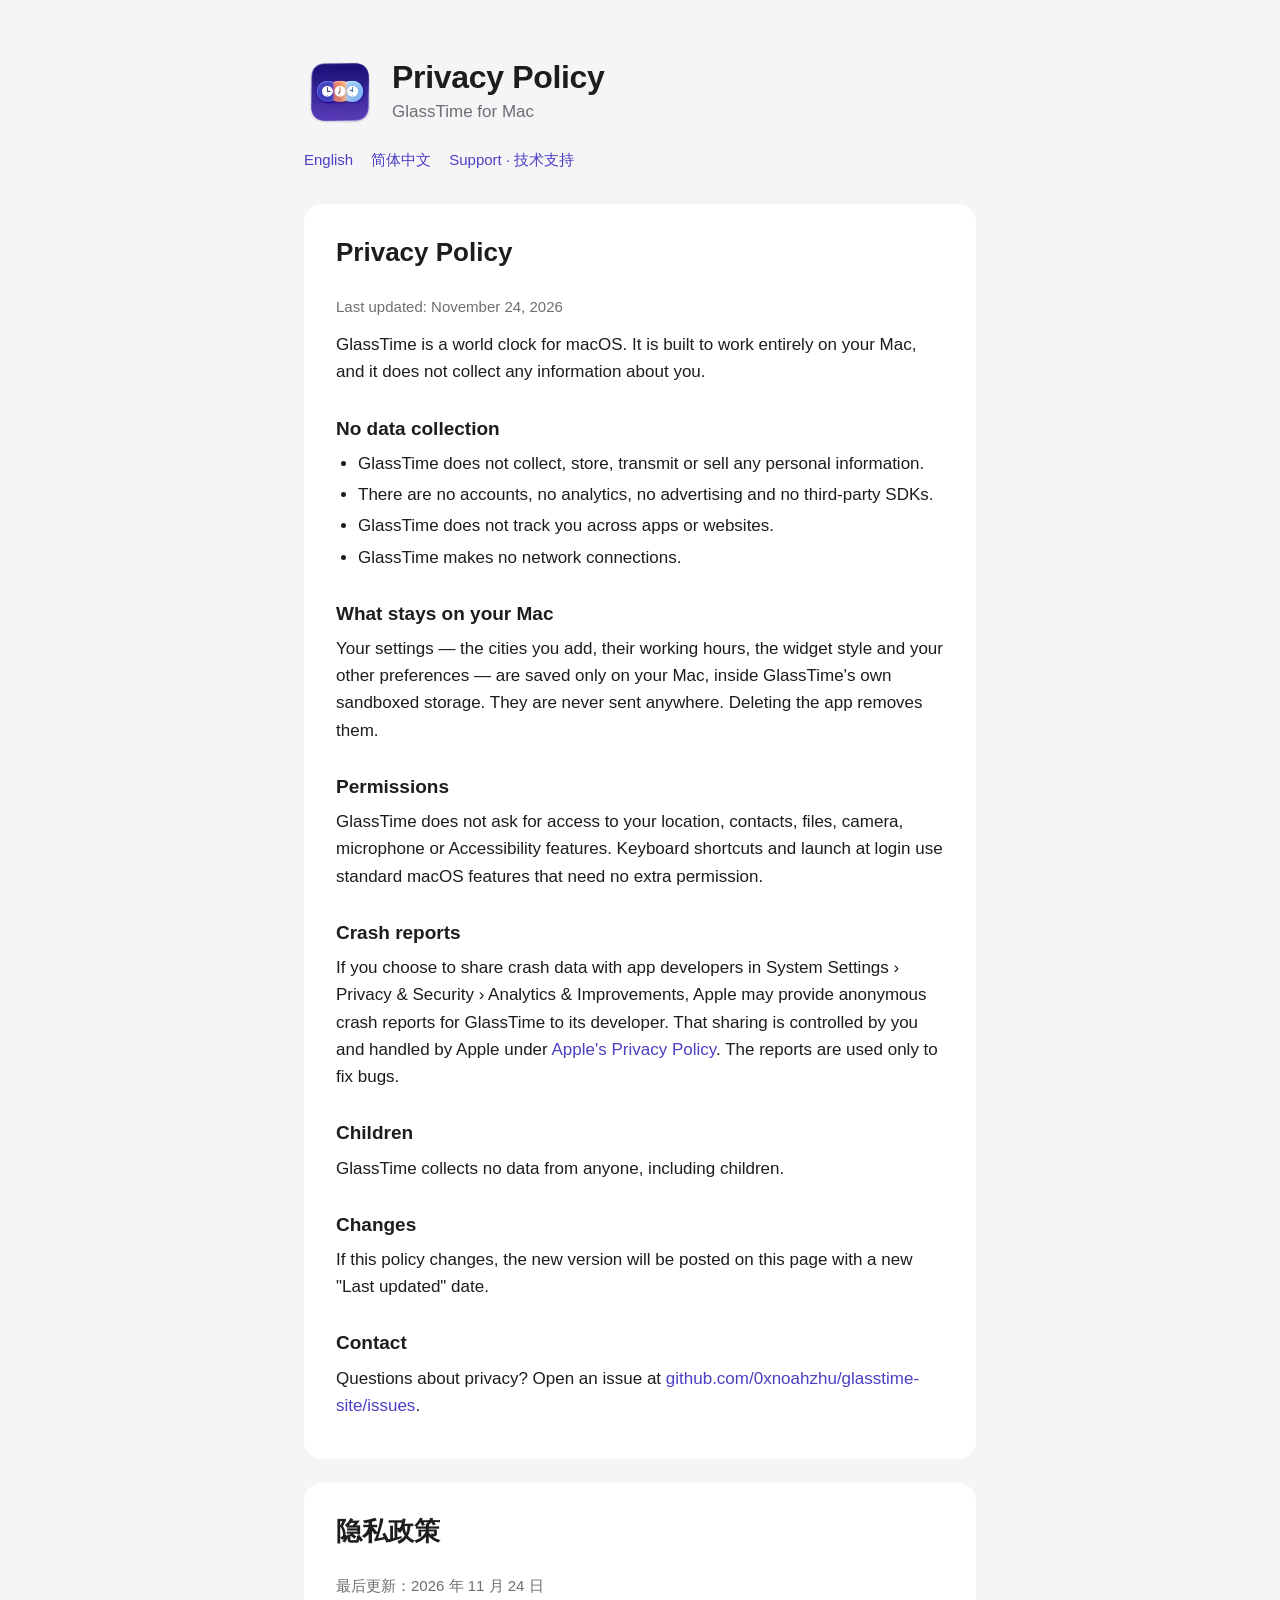
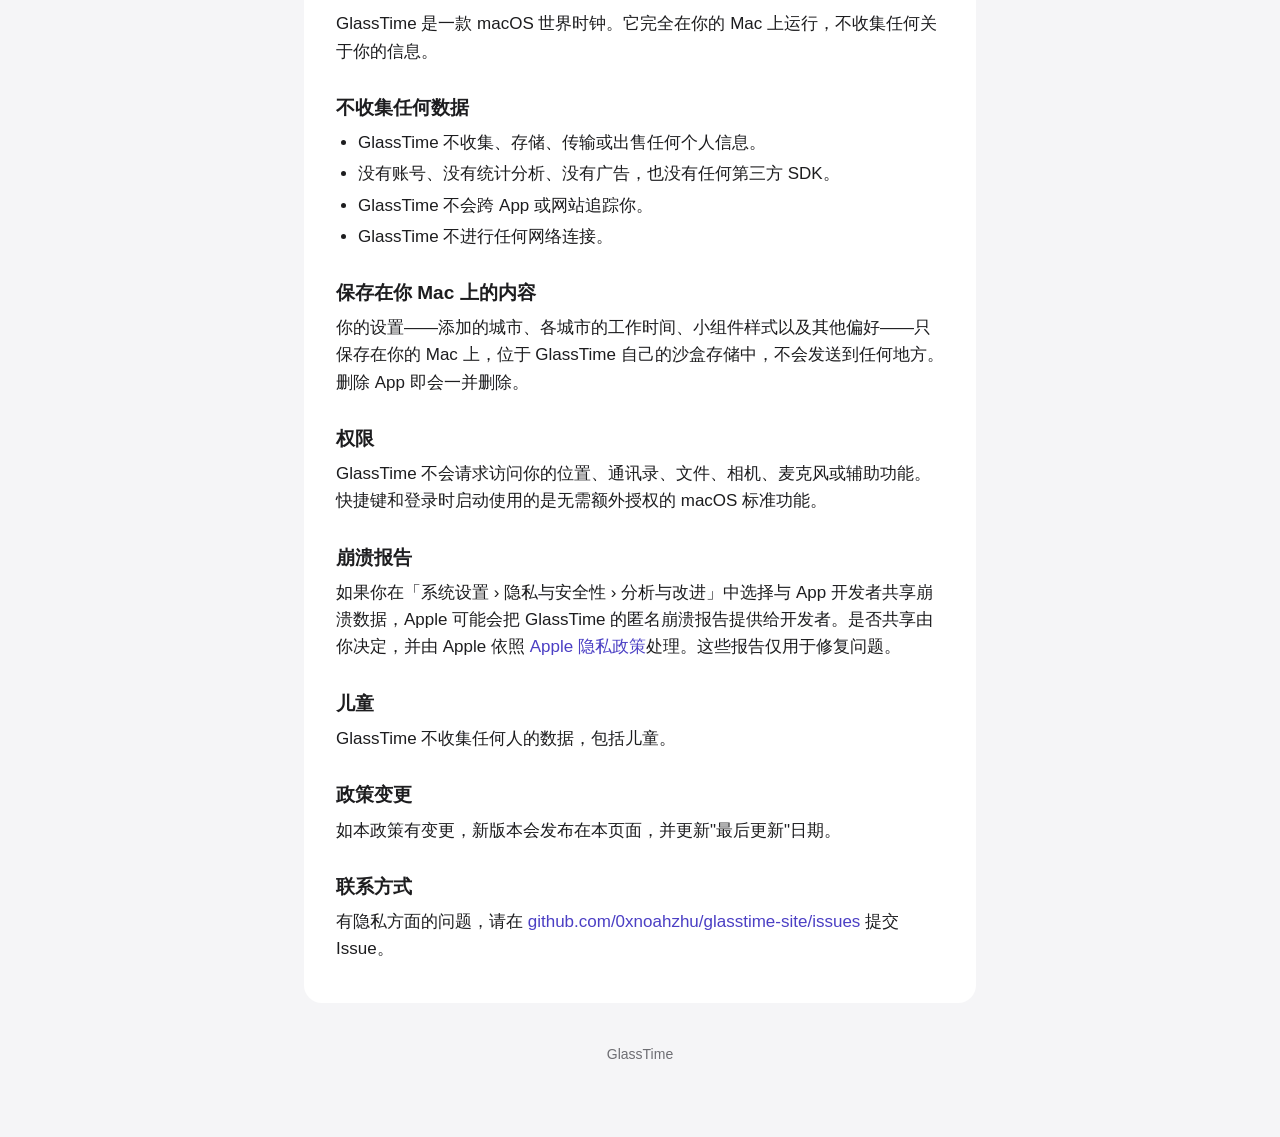
==== privacy.html @ be1a5b87 "feat: add support and privacy policy pages" ====
<!doctype html>
<html lang="en">
<head>
  <meta charset="utf-8">
  <meta name="viewport" content="width=device-width, initial-scale=1">
  <title>GlassTime — Privacy Policy</title>
  <meta name="description" content="GlassTime collects no personal data. Everything stays on your Mac.">
  <link rel="icon" href="icon.png">
  <link rel="stylesheet" href="style.css">
</head>
<body>
<main>
  <header class="app">
    <img src="icon.png" alt="">
    <div>
      <h1>Privacy Policy</h1>
      <p>GlassTime for Mac</p>
    </div>
  </header>

  <nav class="links">
    <a href="#en">English</a>
    <a href="#zh">简体中文</a>
    <a href="./">Support · 技术支持</a>
  </nav>

  <section class="lang" id="en" lang="en">
    <h2>Privacy Policy</h2>
    <p class="updated">Last updated: November 24, 2026</p>

    <p>GlassTime is a world clock for macOS. It is built to work entirely on your Mac, and it does not collect any
      information about you.</p>

    <h3>No data collection</h3>
    <ul>
      <li>GlassTime does not collect, store, transmit or sell any personal information.</li>
      <li>There are no accounts, no analytics, no advertising and no third-party SDKs.</li>
      <li>GlassTime does not track you across apps or websites.</li>
      <li>GlassTime makes no network connections.</li>
    </ul>

    <h3>What stays on your Mac</h3>
    <p>Your settings — the cities you add, their working hours, the widget style and your other preferences — are
      saved only on your Mac, inside GlassTime's own sandboxed storage. They are never sent anywhere. Deleting the app
      removes them.</p>

    <h3>Permissions</h3>
    <p>GlassTime does not ask for access to your location, contacts, files, camera, microphone or Accessibility
      features. Keyboard shortcuts and launch at login use standard macOS features that need no extra permission.</p>

    <h3>Crash reports</h3>
    <p>If you choose to share crash data with app developers in System Settings › Privacy &amp; Security › Analytics
      &amp; Improvements, Apple may provide anonymous crash reports for GlassTime to its developer. That sharing is
      controlled by you and handled by Apple under
      <a href="https://www.apple.com/legal/privacy/">Apple's Privacy Policy</a>. The reports are used only to fix
      bugs.</p>

    <h3>Children</h3>
    <p>GlassTime collects no data from anyone, including children.</p>

    <h3>Changes</h3>
    <p>If this policy changes, the new version will be posted on this page with a new "Last updated" date.</p>

    <h3>Contact</h3>
    <p>Questions about privacy? Open an issue at
      <a href="https://github.com/0xnoahzhu/glasstime-site/issues">github.com/0xnoahzhu/glasstime-site/issues</a>.</p>
  </section>

  <section class="lang" id="zh" lang="zh-Hans">
    <h2>隐私政策</h2>
    <p class="updated">最后更新：2026 年 11 月 24 日</p>

    <p>GlassTime 是一款 macOS 世界时钟。它完全在你的 Mac 上运行，不收集任何关于你的信息。</p>

    <h3>不收集任何数据</h3>
    <ul>
      <li>GlassTime 不收集、存储、传输或出售任何个人信息。</li>
      <li>没有账号、没有统计分析、没有广告，也没有任何第三方 SDK。</li>
      <li>GlassTime 不会跨 App 或网站追踪你。</li>
      <li>GlassTime 不进行任何网络连接。</li>
    </ul>

    <h3>保存在你 Mac 上的内容</h3>
    <p>你的设置——添加的城市、各城市的工作时间、小组件样式以及其他偏好——只保存在你的 Mac 上，位于 GlassTime
      自己的沙盒存储中，不会发送到任何地方。删除 App 即会一并删除。</p>

    <h3>权限</h3>
    <p>GlassTime 不会请求访问你的位置、通讯录、文件、相机、麦克风或辅助功能。快捷键和登录时启动使用的是无需额外授权的
      macOS 标准功能。</p>

    <h3>崩溃报告</h3>
    <p>如果你在「系统设置 › 隐私与安全性 › 分析与改进」中选择与 App 开发者共享崩溃数据，Apple 可能会把 GlassTime
      的匿名崩溃报告提供给开发者。是否共享由你决定，并由 Apple 依照
      <a href="https://www.apple.com.cn/legal/privacy/">Apple 隐私政策</a>处理。这些报告仅用于修复问题。</p>

    <h3>儿童</h3>
    <p>GlassTime 不收集任何人的数据，包括儿童。</p>

    <h3>政策变更</h3>
    <p>如本政策有变更，新版本会发布在本页面，并更新"最后更新"日期。</p>

    <h3>联系方式</h3>
    <p>有隐私方面的问题，请在
      <a href="https://github.com/0xnoahzhu/glasstime-site/issues">github.com/0xnoahzhu/glasstime-site/issues</a>
      提交 Issue。</p>
  </section>

  <footer>GlassTime</footer>
</main>
</body>
</html>
---- style.css ----
:root {
  color-scheme: light dark;
  --bg: #f5f5f7;
  --card: #ffffff;
  --text: #1d1d1f;
  --muted: #6e6e73;
  --line: #d2d2d7;
  --accent: #4b3fc4;
}

@media (prefers-color-scheme: dark) {
  :root {
    --bg: #000000;
    --card: #1c1c1e;
    --text: #f5f5f7;
    --muted: #a1a1a6;
    --line: #38383a;
    --accent: #9d94ff;
  }
}

* { box-sizing: border-box; }

body {
  margin: 0;
  background: var(--bg);
  color: var(--text);
  font: 17px/1.6 -apple-system, BlinkMacSystemFont, "SF Pro Text", "PingFang SC", "Helvetica Neue", sans-serif;
  -webkit-font-smoothing: antialiased;
}

main {
  max-width: 720px;
  margin: 0 auto;
  padding: 56px 24px 72px;
}

header.app {
  display: flex;
  align-items: center;
  gap: 16px;
  margin-bottom: 8px;
}

header.app img { width: 72px; height: 72px; }
header.app h1 { margin: 0; font-size: 32px; line-height: 1.15; letter-spacing: -0.01em; }
header.app p { margin: 2px 0 0; color: var(--muted); }

nav.links {
  display: flex;
  flex-wrap: wrap;
  gap: 6px 18px;
  margin: 20px 0 32px;
  font-size: 15px;
}

a { color: var(--accent); text-decoration: none; }
a:hover { text-decoration: underline; }

section.lang {
  background: var(--card);
  border-radius: 18px;
  padding: 28px 32px;
  margin-bottom: 24px;
}

section.lang > h2:first-child { margin-top: 0; font-size: 26px; }

h3 { font-size: 19px; margin: 28px 0 6px; }

p, ul { margin: 0 0 12px; }
ul { padding-left: 22px; }
li { margin-bottom: 4px; }

.updated { color: var(--muted); font-size: 15px; }

kbd {
  font: 14px/1 -apple-system, BlinkMacSystemFont, sans-serif;
  padding: 2px 6px;
  border: 1px solid var(--line);
  border-radius: 6px;
}

footer {
  color: var(--muted);
  font-size: 14px;
  text-align: center;
  margin-top: 40px;
}

@media (max-width: 560px) {
  section.lang { padding: 22px 20px; }
}
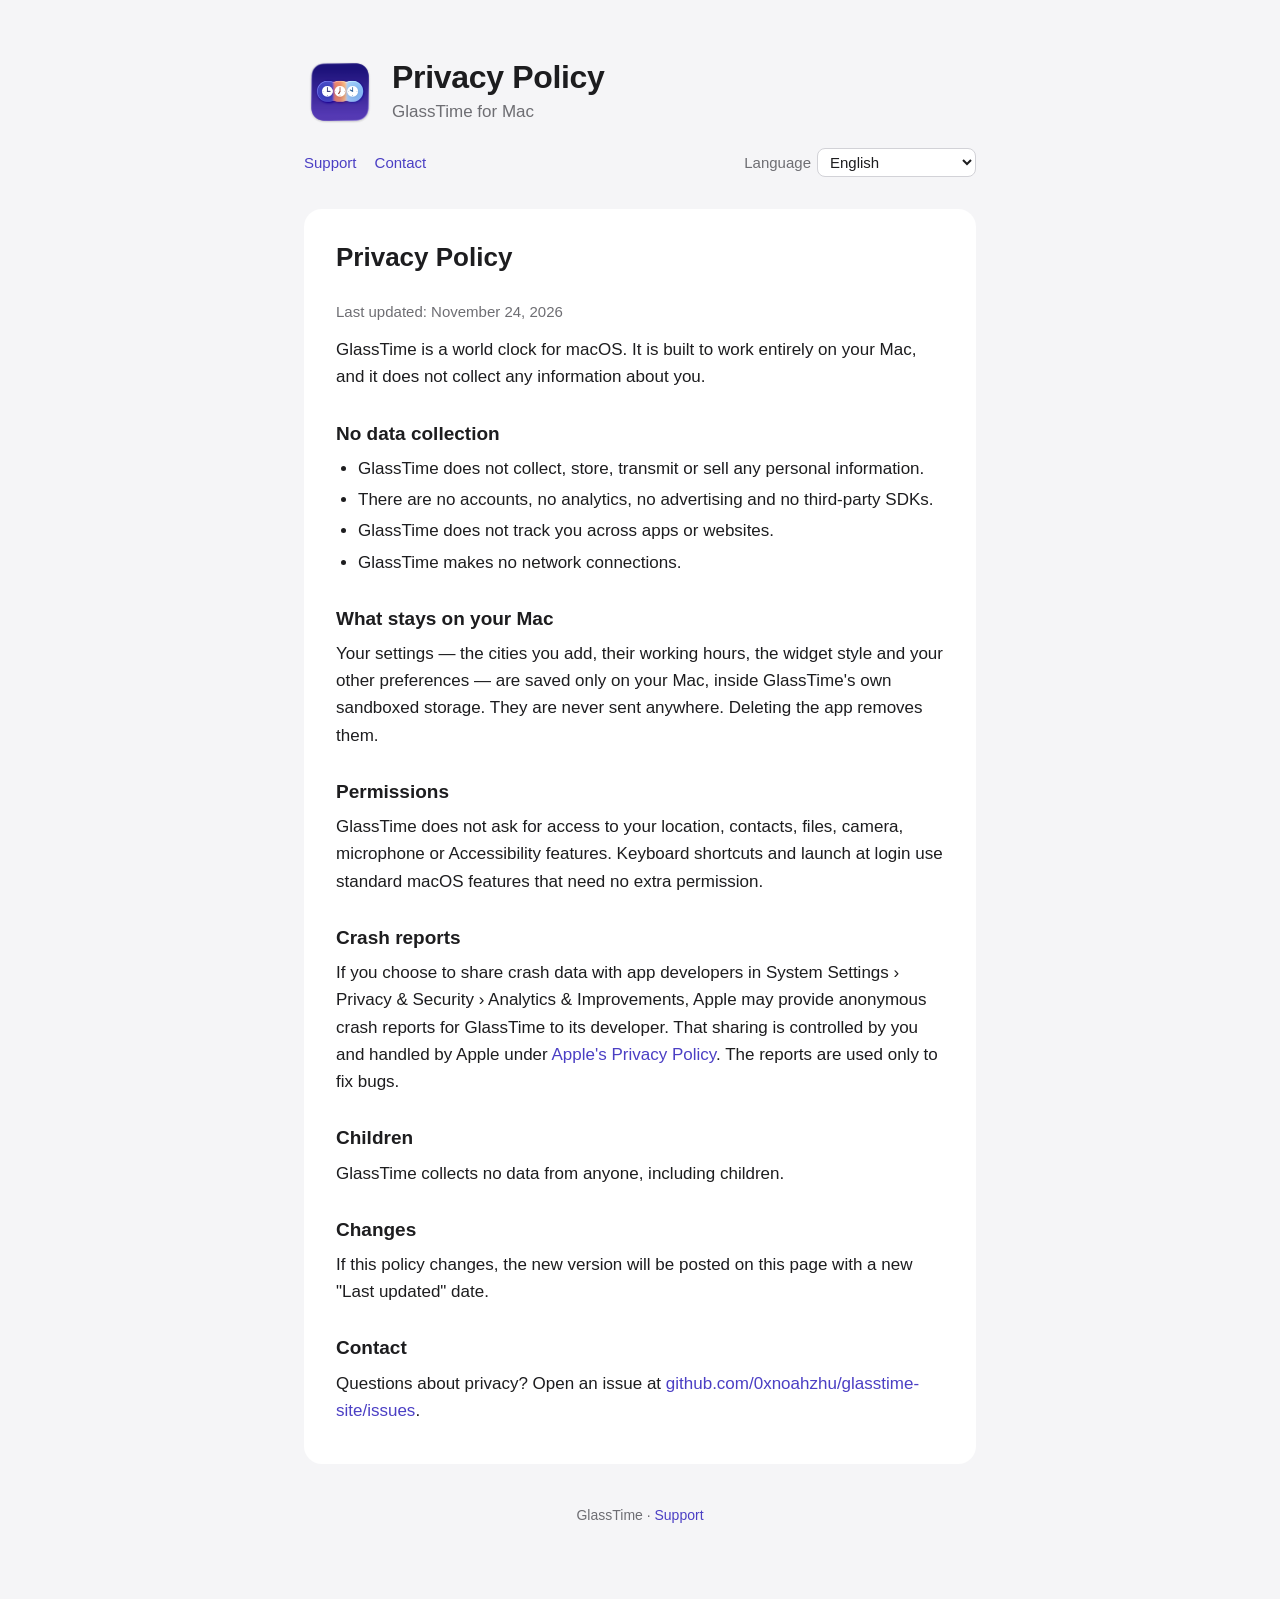
==== commit 3f6f919b: "feat: show English by default with a menu for all 11 app languages" ====
--- a/privacy.html
+++ b/privacy.html
@@ -7,105 +7,71 @@
   <meta name="description" content="GlassTime collects no personal data. Everything stays on your Mac.">
   <link rel="icon" href="icon.png">
   <link rel="stylesheet" href="style.css">
+  <script src="i18n.js"></script>
 </head>
-<body>
+<body data-page="privacy">
 <main>
   <header class="app">
     <img src="icon.png" alt="">
     <div>
-      <h1>Privacy Policy</h1>
+      <h1 data-i18n="nav.privacy">Privacy Policy</h1>
       <p>GlassTime for Mac</p>
     </div>
   </header>
 
   <nav class="links">
-    <a href="#en">English</a>
-    <a href="#zh">简体中文</a>
-    <a href="./">Support · 技术支持</a>
+    <a href="./" data-i18n="nav.support">Support</a>
+    <a href="https://github.com/0xnoahzhu/glasstime-site/issues" data-i18n="nav.contact">Contact</a>
+    <label class="lang-menu"><span data-i18n="nav.language">Language</span>
+      <select id="lang" aria-label="Language"></select>
+    </label>
   </nav>
 
-  <section class="lang" id="en" lang="en">
-    <h2>Privacy Policy</h2>
-    <p class="updated">Last updated: November 24, 2026</p>
+  <section class="lang">
+    <h2 data-i18n="nav.privacy">Privacy Policy</h2>
+    <p class="updated" data-i18n="p.updated">Last updated: November 24, 2026</p>
 
-    <p>GlassTime is a world clock for macOS. It is built to work entirely on your Mac, and it does not collect any
-      information about you.</p>
+    <p data-i18n="p.intro">GlassTime is a world clock for macOS. It is built to work entirely on your Mac, and it does
+      not collect any information about you.</p>
 
-    <h3>No data collection</h3>
+    <h3 data-i18n="p.nodata.h">No data collection</h3>
     <ul>
-      <li>GlassTime does not collect, store, transmit or sell any personal information.</li>
-      <li>There are no accounts, no analytics, no advertising and no third-party SDKs.</li>
-      <li>GlassTime does not track you across apps or websites.</li>
-      <li>GlassTime makes no network connections.</li>
+      <li data-i18n="p.nodata.1">GlassTime does not collect, store, transmit or sell any personal information.</li>
+      <li data-i18n="p.nodata.2">There are no accounts, no analytics, no advertising and no third-party SDKs.</li>
+      <li data-i18n="p.nodata.3">GlassTime does not track you across apps or websites.</li>
+      <li data-i18n="p.nodata.4">GlassTime makes no network connections.</li>
     </ul>
 
-    <h3>What stays on your Mac</h3>
-    <p>Your settings — the cities you add, their working hours, the widget style and your other preferences — are
-      saved only on your Mac, inside GlassTime's own sandboxed storage. They are never sent anywhere. Deleting the app
-      removes them.</p>
+    <h3 data-i18n="p.local.h">What stays on your Mac</h3>
+    <p data-i18n="p.local.p">Your settings — the cities you add, their working hours, the widget style and your other
+      preferences — are saved only on your Mac, inside GlassTime's own sandboxed storage. They are never sent
+      anywhere. Deleting the app removes them.</p>
 
-    <h3>Permissions</h3>
-    <p>GlassTime does not ask for access to your location, contacts, files, camera, microphone or Accessibility
-      features. Keyboard shortcuts and launch at login use standard macOS features that need no extra permission.</p>
+    <h3 data-i18n="p.perm.h">Permissions</h3>
+    <p data-i18n="p.perm.p">GlassTime does not ask for access to your location, contacts, files, camera, microphone or
+      Accessibility features. Keyboard shortcuts and launch at login use standard macOS features that need no extra
+      permission.</p>
 
-    <h3>Crash reports</h3>
-    <p>If you choose to share crash data with app developers in System Settings › Privacy &amp; Security › Analytics
-      &amp; Improvements, Apple may provide anonymous crash reports for GlassTime to its developer. That sharing is
-      controlled by you and handled by Apple under
+    <h3 data-i18n="p.crash.h">Crash reports</h3>
+    <p data-i18n="p.crash.p">If you choose to share crash data with app developers in System Settings › Privacy &amp;
+      Security › Analytics &amp; Improvements, Apple may provide anonymous crash reports for GlassTime to its
+      developer. That sharing is controlled by you and handled by Apple under
       <a href="https://www.apple.com/legal/privacy/">Apple's Privacy Policy</a>. The reports are used only to fix
       bugs.</p>
 
-    <h3>Children</h3>
-    <p>GlassTime collects no data from anyone, including children.</p>
+    <h3 data-i18n="p.kids.h">Children</h3>
+    <p data-i18n="p.kids.p">GlassTime collects no data from anyone, including children.</p>
 
-    <h3>Changes</h3>
-    <p>If this policy changes, the new version will be posted on this page with a new "Last updated" date.</p>
+    <h3 data-i18n="p.changes.h">Changes</h3>
+    <p data-i18n="p.changes.p">If this policy changes, the new version will be posted on this page with a new "Last
+      updated" date.</p>
 
-    <h3>Contact</h3>
-    <p>Questions about privacy? Open an issue at
+    <h3 data-i18n="p.contact.h">Contact</h3>
+    <p data-i18n="p.contact.p">Questions about privacy? Open an issue at
       <a href="https://github.com/0xnoahzhu/glasstime-site/issues">github.com/0xnoahzhu/glasstime-site/issues</a>.</p>
   </section>
 
-  <section class="lang" id="zh" lang="zh-Hans">
-    <h2>隐私政策</h2>
-    <p class="updated">最后更新：2026 年 11 月 24 日</p>
-
-    <p>GlassTime 是一款 macOS 世界时钟。它完全在你的 Mac 上运行，不收集任何关于你的信息。</p>
-
-    <h3>不收集任何数据</h3>
-    <ul>
-      <li>GlassTime 不收集、存储、传输或出售任何个人信息。</li>
-      <li>没有账号、没有统计分析、没有广告，也没有任何第三方 SDK。</li>
-      <li>GlassTime 不会跨 App 或网站追踪你。</li>
-      <li>GlassTime 不进行任何网络连接。</li>
-    </ul>
-
-    <h3>保存在你 Mac 上的内容</h3>
-    <p>你的设置——添加的城市、各城市的工作时间、小组件样式以及其他偏好——只保存在你的 Mac 上，位于 GlassTime
-      自己的沙盒存储中，不会发送到任何地方。删除 App 即会一并删除。</p>
-
-    <h3>权限</h3>
-    <p>GlassTime 不会请求访问你的位置、通讯录、文件、相机、麦克风或辅助功能。快捷键和登录时启动使用的是无需额外授权的
-      macOS 标准功能。</p>
-
-    <h3>崩溃报告</h3>
-    <p>如果你在「系统设置 › 隐私与安全性 › 分析与改进」中选择与 App 开发者共享崩溃数据，Apple 可能会把 GlassTime
-      的匿名崩溃报告提供给开发者。是否共享由你决定，并由 Apple 依照
-      <a href="https://www.apple.com.cn/legal/privacy/">Apple 隐私政策</a>处理。这些报告仅用于修复问题。</p>
-
-    <h3>儿童</h3>
-    <p>GlassTime 不收集任何人的数据，包括儿童。</p>
-
-    <h3>政策变更</h3>
-    <p>如本政策有变更，新版本会发布在本页面，并更新"最后更新"日期。</p>
-
-    <h3>联系方式</h3>
-    <p>有隐私方面的问题，请在
-      <a href="https://github.com/0xnoahzhu/glasstime-site/issues">github.com/0xnoahzhu/glasstime-site/issues</a>
-      提交 Issue。</p>
-  </section>
-
-  <footer>GlassTime</footer>
+  <footer>GlassTime · <a href="./" data-i18n="nav.support">Support</a></footer>
 </main>
 </body>
 </html>
--- a/style.css
+++ b/style.css
@@ -49,9 +49,30 @@
 nav.links {
   display: flex;
   flex-wrap: wrap;
+  align-items: center;
   gap: 6px 18px;
   margin: 20px 0 32px;
   font-size: 15px;
+}
+
+/* While i18n.js swaps in a saved non-English language, hide the English text so it doesn't flash. */
+html.i18n-pending main { visibility: hidden; }
+
+.lang-menu {
+  margin-left: auto;
+  display: flex;
+  align-items: center;
+  gap: 6px;
+  color: var(--muted);
+}
+
+.lang-menu select {
+  font: inherit;
+  color: var(--text);
+  background: var(--card);
+  border: 1px solid var(--line);
+  border-radius: 8px;
+  padding: 4px 8px;
 }
 
 a { color: var(--accent); text-decoration: none; }
